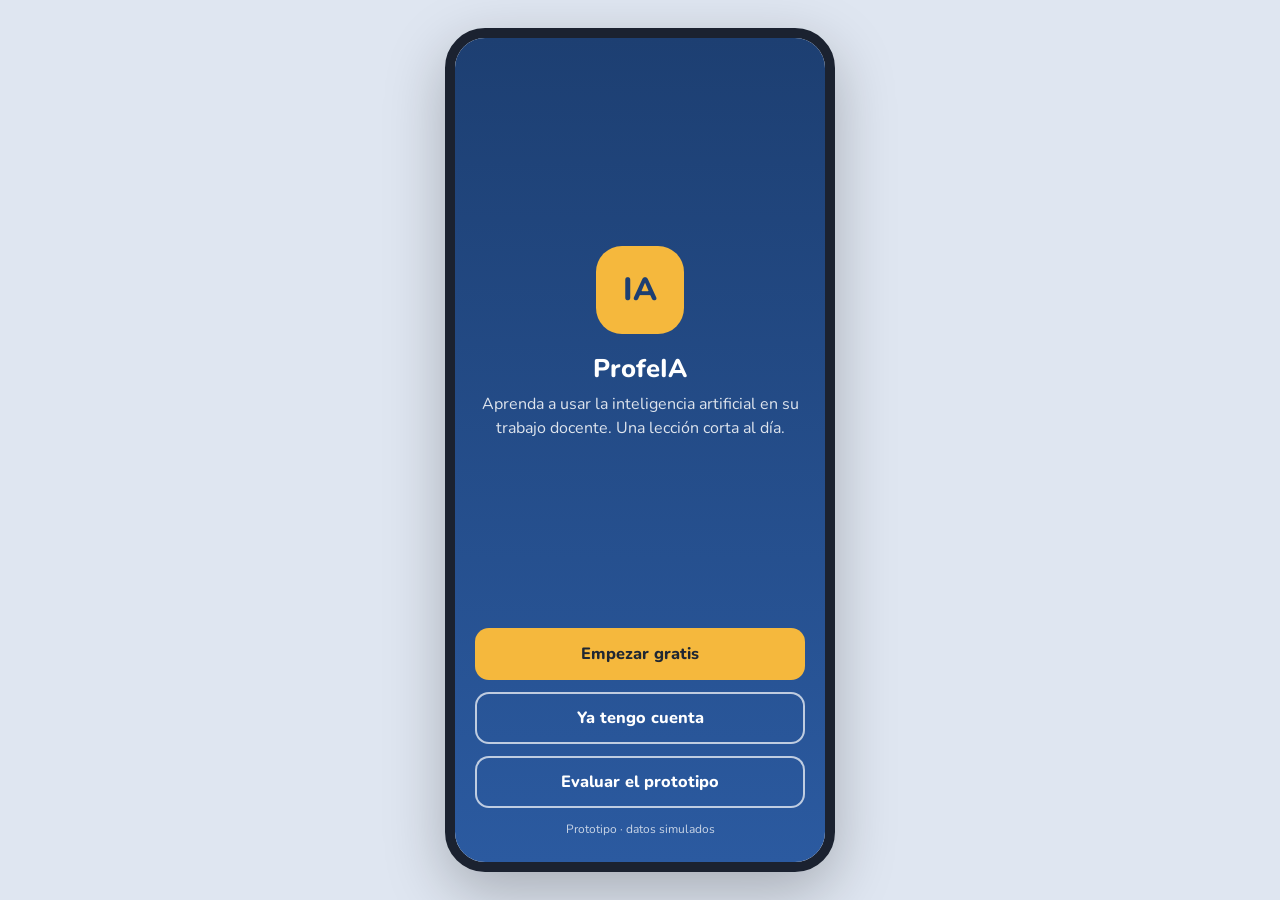
==== index.html @ c216e95a "Prototipo de alta resolución de ProfeIA con evaluación para participantes" ====
<!doctype html>
<html lang="es">
<head>
  <meta charset="utf-8">
  <meta name="viewport" content="width=device-width, initial-scale=1, viewport-fit=cover">
  <title>ProfeIA · Prototipo</title>
  <meta name="description" content="Prototipo de alta resolución de ProfeIA: una app para que los docentes aprendan a usar la inteligencia artificial en su trabajo.">
  <meta name="theme-color" content="#1d3f72">
  <link rel="preconnect" href="https://fonts.googleapis.com">
  <link rel="preconnect" href="https://fonts.gstatic.com" crossorigin>
  <link href="https://fonts.googleapis.com/css2?family=Nunito:wght@400;600;700;800&display=swap" rel="stylesheet">
  <link rel="stylesheet" href="styles.css">
</head>
<body>
  <div class="telefono">
    <main id="app" aria-live="polite"></main>
    <nav id="menu" class="menu" aria-label="Menú principal"></nav>
    <div id="velo" class="velo" hidden>
      <section id="hoja" class="hoja" role="dialog" aria-modal="true"></section>
    </div>
    <div id="aviso" class="aviso" role="status"></div>
  </div>
  <script src="datos.js"></script>
  <script src="evaluacion.js"></script>
  <script src="app.js"></script>
</body>
</html>
---- styles.css ----
:root {
  --azul: #1d3f72;
  --azul-2: #2b5aa0;
  --azul-claro: #e8eff9;
  --amarillo: #f5b83d;
  --amarillo-claro: #fdf3dc;
  --verde: #2e8b57;
  --verde-claro: #e3f3ea;
  --rojo: #c0392b;
  --rojo-claro: #fbe7e4;
  --tinta: #1f2733;
  --tinta-2: #5b6575;
  --linea: #e1e6ee;
  --fondo: #f5f7fb;
  --blanco: #ffffff;
  --radio: 18px;
  --sombra: 0 2px 12px rgba(29, 63, 114, 0.08);
  --dur: 0.28s;
}

@media (prefers-reduced-motion: reduce) {
  :root { --dur: 0s; }
  *, *::before, *::after { animation: none !important; transition: none !important; }
}

* { box-sizing: border-box; }
html, body { margin: 0; height: 100%; }
body {
  font-family: 'Nunito', system-ui, -apple-system, 'Segoe UI', sans-serif;
  color: var(--tinta);
  background: #dfe6f1;
  -webkit-font-smoothing: antialiased;
}

.telefono {
  position: relative;
  width: 100%;
  height: 100dvh;
  background: var(--fondo);
  display: flex;
  flex-direction: column;
  overflow: hidden;
}
@media (min-width: 600px) {
  body { display: flex; align-items: center; justify-content: center; min-height: 100vh; }
  .telefono { width: 390px; height: min(844px, 96vh); border-radius: 40px; border: 10px solid #1b2230; box-shadow: 0 20px 60px rgba(0, 0, 0, 0.25); }
}

main { flex: 1; overflow-y: auto; display: flex; flex-direction: column; }
.vista { flex: 1; display: flex; flex-direction: column; padding: 20px 20px 24px; gap: 20px; animation: entrar var(--dur) ease-out; }
@keyframes entrar { from { opacity: 0; transform: translateY(8px); } to { opacity: 1; transform: none; } }

h1, h2, h3, p { margin: 0; }
h1 { font-size: 1.6rem; font-weight: 800; line-height: 1.2; }
h2 { font-size: 1.2rem; font-weight: 800; line-height: 1.25; }
h3 { font-size: 1rem; font-weight: 700; line-height: 1.3; }
p { line-height: 1.5; }
.suave { color: var(--tinta-2); }
.pequeno { font-size: 0.85rem; }
.centro { text-align: center; }
.empuje { margin-top: auto; }
.grupo { display: flex; flex-direction: column; gap: 12px; }
.grupo-s { display: flex; flex-direction: column; gap: 8px; }
.fila { display: flex; align-items: center; gap: 12px; }
.fila .crece { flex: 1; min-width: 0; }

/* Botones */
.btn {
  display: block; width: 100%; min-height: 52px; padding: 14px 18px;
  border: 0; border-radius: 14px;
  background: var(--azul); color: var(--blanco);
  font: inherit; font-weight: 800; font-size: 1.02rem;
  cursor: pointer; text-align: center;
  transition: transform 0.1s, background var(--dur);
}
.btn:active { transform: scale(0.98); }
.btn.sec { background: var(--blanco); color: var(--azul); box-shadow: inset 0 0 0 2px var(--azul); }
.btn.verde { background: var(--verde); }
.btn:disabled { opacity: 0.4; cursor: default; }
.btn.peq { display: inline-block; width: auto; min-height: 38px; padding: 8px 16px; font-size: 0.88rem; border-radius: 12px; }
.enlace { background: none; border: 0; color: var(--azul-2); font: inherit; font-weight: 700; cursor: pointer; padding: 8px; }

.tarjeta { background: var(--blanco); border-radius: var(--radio); padding: 18px; box-shadow: var(--sombra); }
.clic { cursor: pointer; transition: transform 0.12s; }
.clic:active { transform: scale(0.98); }

.etiqueta { display: inline-block; padding: 4px 10px; border-radius: 99px; background: var(--azul-claro); color: var(--azul); font-size: 0.75rem; font-weight: 800; }
.etiqueta.amarillo { background: var(--amarillo-claro); color: #8a5a00; }
.etiqueta.verde { background: var(--verde-claro); color: var(--verde); }

.icono { flex: none; width: 44px; height: 44px; border-radius: 14px; display: grid; place-items: center; background: var(--azul-claro); color: var(--azul); font-weight: 800; font-size: 1.1rem; }

/* Formularios */
.campo { display: flex; flex-direction: column; gap: 6px; font-weight: 700; font-size: 0.9rem; }
.campo input, .campo select, textarea {
  width: 100%; padding: 14px; border: 2px solid var(--linea); border-radius: 12px;
  font: inherit; font-size: 1rem; background: var(--blanco); color: var(--tinta);
}
.campo input:focus, .campo select:focus, textarea:focus { outline: none; border-color: var(--azul-2); }
textarea { min-height: 140px; resize: none; }
.chequeo { display: flex; gap: 10px; align-items: flex-start; font-size: 0.85rem; color: var(--tinta-2); }
.chequeo input { width: 20px; height: 20px; margin-top: 1px; accent-color: var(--azul); flex: none; }

/* Bienvenida */
.bienvenida { justify-content: center; text-align: center; background: linear-gradient(180deg, var(--azul) 0%, var(--azul-2) 100%); color: var(--blanco); }
.bienvenida .suave { color: rgba(255, 255, 255, 0.85); }
.logo { width: 88px; height: 88px; border-radius: 26px; background: var(--amarillo); color: var(--azul); display: grid; place-items: center; font-weight: 800; font-size: 2rem; margin: 0 auto; }
.bienvenida .btn { background: var(--amarillo); color: var(--tinta); }
.bienvenida .btn.sec { background: transparent; color: var(--blanco); box-shadow: inset 0 0 0 2px rgba(255, 255, 255, 0.7); }
.version { font-size: 0.75rem; opacity: 0.75; }

/* Barra superior simple */
.cabeza { display: flex; align-items: center; gap: 12px; }
.cerrar { width: 40px; height: 40px; flex: none; border: 0; border-radius: 12px; background: var(--blanco); color: var(--tinta-2); font-size: 1.3rem; font-weight: 800; cursor: pointer; box-shadow: var(--sombra); }
.progreso { flex: 1; height: 10px; border-radius: 99px; background: var(--linea); overflow: hidden; }
.progreso > span { display: block; height: 100%; background: var(--verde); border-radius: 99px; transition: width 0.4s ease; }

/* Opciones del diagnóstico */
.opcion {
  display: flex; align-items: center; gap: 14px; width: 100%; padding: 16px;
  border: 2px solid var(--linea); border-radius: 16px; background: var(--blanco);
  font: inherit; font-size: 1.02rem; font-weight: 700; color: var(--tinta); text-align: left; cursor: pointer;
  transition: border-color var(--dur), background var(--dur), transform 0.1s;
}
.opcion:active { transform: scale(0.98); }
.opcion.on { border-color: var(--azul); background: var(--azul-claro); }
.opcion .letra { width: 30px; height: 30px; border-radius: 10px; display: grid; place-items: center; background: var(--fondo); color: var(--tinta-2); font-size: 0.85rem; flex: none; }
.opcion.on .letra { background: var(--azul); color: var(--blanco); }

/* Inicio */
.saludo p { color: var(--tinta-2); }
.puntos { display: inline-flex; align-items: center; gap: 6px; padding: 6px 12px; border-radius: 99px; background: var(--amarillo-claro); color: #8a5a00; font-weight: 800; font-size: 0.85rem; }
.siguiente { background: linear-gradient(135deg, var(--azul), var(--azul-2)); color: var(--blanco); border-radius: 22px; padding: 22px; display: flex; flex-direction: column; gap: 14px; }
.siguiente .suave { color: rgba(255, 255, 255, 0.8); }
.siguiente .btn { background: var(--amarillo); color: var(--tinta); }

.camino { display: flex; flex-direction: column; align-items: center; gap: 18px; padding: 6px 0 10px; }
.nodo { display: flex; flex-direction: column; align-items: center; gap: 6px; background: none; border: 0; font: inherit; cursor: pointer; color: var(--tinta); }
.nodo:nth-child(4n+2) { transform: translateX(56px); }
.nodo:nth-child(4n+4) { transform: translateX(-56px); }
.nodo .bola { width: 64px; height: 64px; border-radius: 50%; display: grid; place-items: center; font-weight: 800; font-size: 1.3rem;
  background: var(--blanco); color: var(--tinta-2); box-shadow: inset 0 -5px 0 rgba(0,0,0,0.08), var(--sombra); border: 3px solid var(--linea); }
.nodo.hecho .bola { background: var(--verde); border-color: var(--verde); color: var(--blanco); }
.nodo.actual .bola { background: var(--amarillo); border-color: var(--amarillo); color: var(--tinta); animation: latido 1.6s ease-in-out infinite; }
@keyframes latido { 0%, 100% { box-shadow: 0 0 0 0 rgba(245, 184, 61, 0.55); } 50% { box-shadow: 0 0 0 10px rgba(245, 184, 61, 0); } }
.nodo .nombre { font-size: 0.78rem; font-weight: 700; max-width: 130px; text-align: center; color: var(--tinta-2); }

/* Lección por pasos */
.leccion { gap: 18px; }
.paso { flex: 1; display: flex; flex-direction: column; gap: 16px; animation: deslizar var(--dur) ease-out; }
@keyframes deslizar { from { opacity: 0; transform: translateX(24px); } to { opacity: 1; transform: none; } }
.paso .tipo { font-size: 0.8rem; font-weight: 800; letter-spacing: 0.04em; text-transform: uppercase; color: var(--azul-2); }
.idea-lista { list-style: none; padding: 0; margin: 0; display: flex; flex-direction: column; gap: 10px; }
.idea-lista li { display: flex; gap: 12px; align-items: flex-start; background: var(--blanco); border-radius: 14px; padding: 14px; box-shadow: var(--sombra); line-height: 1.45; }
.idea-lista .n { flex: none; width: 26px; height: 26px; border-radius: 50%; background: var(--azul-claro); color: var(--azul); font-weight: 800; display: grid; place-items: center; font-size: 0.85rem; }
.prompt { background: #0f2340; color: #e9f0fb; border-radius: 16px; padding: 16px; font-size: 0.92rem; line-height: 1.55; white-space: pre-wrap; }
.texto-ia { background: var(--blanco); border-radius: 16px; padding: 16px; box-shadow: var(--sombra); white-space: pre-wrap; font-size: 0.92rem; line-height: 1.55; border-left: 4px solid var(--azul-2); }
.checks { display: flex; flex-wrap: wrap; gap: 8px; }
.check { padding: 8px 12px; border-radius: 99px; font-size: 0.82rem; font-weight: 700; background: var(--rojo-claro); color: var(--rojo); }
.check.ok { background: var(--verde-claro); color: var(--verde); }
.pie { display: flex; flex-direction: column; gap: 10px; margin-top: auto; padding-top: 8px; }

.frase { display: block; width: 100%; text-align: left; padding: 12px 14px; border-radius: 14px; border: 2px solid var(--linea); background: var(--blanco);
  font: inherit; font-size: 0.95rem; color: var(--tinta); cursor: pointer; line-height: 1.4; transition: border-color var(--dur), background var(--dur); }
.frase.marcada { border-color: var(--amarillo); background: var(--amarillo-claro); }
.frase.bien { border-color: var(--verde); background: var(--verde-claro); }
.frase.mal { border-color: var(--rojo); background: var(--rojo-claro); }
.frase .nota { display: block; margin-top: 6px; font-size: 0.82rem; color: var(--tinta-2); }

.fin { align-items: center; justify-content: center; text-align: center; }
.medalla { width: 120px; height: 120px; border-radius: 50%; background: var(--amarillo); display: grid; place-items: center; font-size: 3rem; font-weight: 800; color: var(--azul); animation: saltar 0.6s ease-out; box-shadow: 0 0 0 12px var(--amarillo-claro); }
@keyframes saltar { 0% { transform: scale(0.3); } 70% { transform: scale(1.1); } 100% { transform: scale(1); } }
.confeti { position: absolute; inset: 0; pointer-events: none; overflow: hidden; }
.confeti i { position: absolute; top: -10px; width: 8px; height: 14px; border-radius: 2px; animation: caer 1.6s ease-in forwards; }
@keyframes caer { to { transform: translateY(820px) rotate(540deg); opacity: 0.6; } }

/* Explorar */
.segmento { display: flex; gap: 6px; background: var(--blanco); padding: 5px; border-radius: 14px; box-shadow: var(--sombra); }
.segmento button { flex: 1; border: 0; background: none; padding: 10px 4px; border-radius: 10px; font: inherit; font-size: 0.82rem; font-weight: 800; color: var(--tinta-2); cursor: pointer; transition: background var(--dur), color var(--dur); }
.segmento button.on { background: var(--azul); color: var(--blanco); }
.item { display: flex; align-items: center; gap: 14px; padding: 14px; background: var(--blanco); border-radius: 16px; box-shadow: var(--sombra); cursor: pointer; border: 0; width: 100%; font: inherit; text-align: left; color: var(--tinta); }
.item .crece { flex: 1; min-width: 0; display: flex; flex-direction: column; gap: 2px; }
.item .flecha { color: var(--tinta-2); font-size: 1.3rem; flex: none; }
.segmento button { white-space: nowrap; }
.partes { display: flex; flex-direction: column; gap: 8px; }
.partes div { display: flex; gap: 10px; align-items: baseline; font-size: 0.9rem; }
.partes b { flex: none; min-width: 74px; color: var(--azul); }

/* Panel inferior (hoja) */
.velo { position: absolute; inset: 0; background: rgba(15, 25, 45, 0.45); display: flex; align-items: flex-end; z-index: 10; animation: aparecer var(--dur) ease-out; }
.velo[hidden] { display: none; }
@keyframes aparecer { from { opacity: 0; } to { opacity: 1; } }
.hoja { width: 100%; max-height: 82%; overflow-y: auto; background: var(--fondo); border-radius: 26px 26px 0 0; padding: 12px 20px 24px; display: flex; flex-direction: column; gap: 16px; animation: subir var(--dur) ease-out; }
@keyframes subir { from { transform: translateY(100%); } to { transform: none; } }
.asa { width: 44px; height: 5px; border-radius: 99px; background: var(--linea); margin: 0 auto 4px; }
.tabla { width: 100%; border-collapse: collapse; font-size: 0.8rem; background: var(--blanco); border-radius: 12px; overflow: hidden; }
.tabla th, .tabla td { padding: 9px 8px; text-align: left; border-bottom: 1px solid var(--linea); vertical-align: top; }
.tabla th { background: var(--azul-claro); color: var(--azul); }
ol.pasos { margin: 0; padding-left: 20px; line-height: 1.6; }

/* Perfil */
.stats { display: grid; grid-template-columns: repeat(3, 1fr); gap: 10px; }
.stat { background: var(--blanco); border-radius: 16px; padding: 14px 8px; text-align: center; box-shadow: var(--sombra); }
.stat b { display: block; font-size: 1.4rem; color: var(--azul); }
.stat span { font-size: 0.75rem; color: var(--tinta-2); font-weight: 700; }
.interruptor { position: relative; width: 50px; height: 28px; flex: none; }
.interruptor input { opacity: 0; width: 0; height: 0; }
.interruptor span { position: absolute; inset: 0; border-radius: 99px; background: var(--linea); cursor: pointer; transition: background var(--dur); }
.interruptor span::after { content: ''; position: absolute; width: 22px; height: 22px; left: 3px; top: 3px; border-radius: 50%; background: var(--blanco); transition: transform var(--dur); }
.interruptor input:checked + span { background: var(--verde); }
.interruptor input:checked + span::after { transform: translateX(22px); }

.plan { display: flex; flex-direction: column; gap: 10px; }
.plan.destacado { box-shadow: inset 0 0 0 2px var(--amarillo), var(--sombra); }
.precio { font-size: 1.35rem; font-weight: 800; color: var(--azul); }
.plan ul { margin: 0; padding-left: 18px; line-height: 1.6; font-size: 0.9rem; color: var(--tinta-2); }
.barra-h { display: flex; align-items: center; gap: 10px; font-size: 0.85rem; }
.barra-h .progreso { height: 8px; }

.post .autor { width: 36px; height: 36px; border-radius: 50%; background: var(--amarillo-claro); color: #8a5a00; display: grid; place-items: center; font-weight: 800; flex: none; }
.me-gusta { background: none; border: 0; font: inherit; font-weight: 700; color: var(--tinta-2); cursor: pointer; padding: 4px 0; text-align: left; }
.me-gusta.on { color: var(--rojo); }

/* Evaluación */
.fila-eval { display: flex; align-items: center; justify-content: space-between; gap: 10px; padding: 12px 14px; background: var(--blanco); border-radius: 14px; box-shadow: var(--sombra); }
.fila-eval span { font-size: 0.88rem; font-weight: 700; }
.estrellas { display: flex; gap: 2px; flex: none; }
.estrellas button { width: 30px; height: 34px; border: 0; background: none; font-size: 1.35rem; line-height: 1; color: var(--linea); cursor: pointer; padding: 0; transition: color var(--dur), transform 0.1s; }
.estrellas button.on { color: var(--amarillo); }
.estrellas button:active { transform: scale(1.2); }
.escala { display: grid; grid-template-columns: repeat(5, 1fr); gap: 8px; }
.escala button { height: 56px; border-radius: 14px; border: 2px solid var(--linea); background: var(--blanco); font: inherit; font-size: 1.2rem; font-weight: 800; color: var(--tinta-2); cursor: pointer; transition: border-color var(--dur), background var(--dur); }
.escala button.on { border-color: var(--azul); background: var(--azul); color: var(--blanco); }
.extremos { display: flex; justify-content: space-between; font-size: 0.78rem; color: var(--tinta-2); font-weight: 700; }
.chips { display: flex; flex-wrap: wrap; gap: 8px; }
.chip { padding: 10px 14px; border-radius: 99px; border: 2px solid var(--linea); background: var(--blanco); font: inherit; font-size: 0.88rem; font-weight: 700; color: var(--tinta-2); cursor: pointer; transition: border-color var(--dur), background var(--dur), color var(--dur); }
.chip.on { border-color: var(--azul); background: var(--azul); color: var(--blanco); }
.punto-guia { font-size: 0.78rem; font-weight: 800; color: var(--verde); text-transform: uppercase; letter-spacing: 0.04em; }

/* Menú inferior */
.menu { display: none; border-top: 1px solid var(--linea); background: var(--blanco); padding: 8px 12px calc(8px + env(safe-area-inset-bottom)); gap: 8px; }
.menu.visible { display: flex; }
.menu a { flex: 1; display: flex; flex-direction: column; align-items: center; gap: 3px; padding: 8px 0; color: var(--tinta-2); text-decoration: none; font-size: 0.75rem; font-weight: 800; border-radius: 12px; transition: background var(--dur), color var(--dur); }
.menu a .ic { font-size: 1.3rem; line-height: 1; }
.menu a.on { color: var(--azul); background: var(--azul-claro); }

.aviso { position: absolute; left: 50%; bottom: 96px; transform: translate(-50%, 20px); background: var(--tinta); color: var(--blanco); padding: 10px 18px; border-radius: 99px; font-size: 0.88rem; font-weight: 700; opacity: 0; pointer-events: none; transition: opacity var(--dur), transform var(--dur); white-space: nowrap; z-index: 20; }
.aviso.ver { opacity: 1; transform: translate(-50%, 0); }
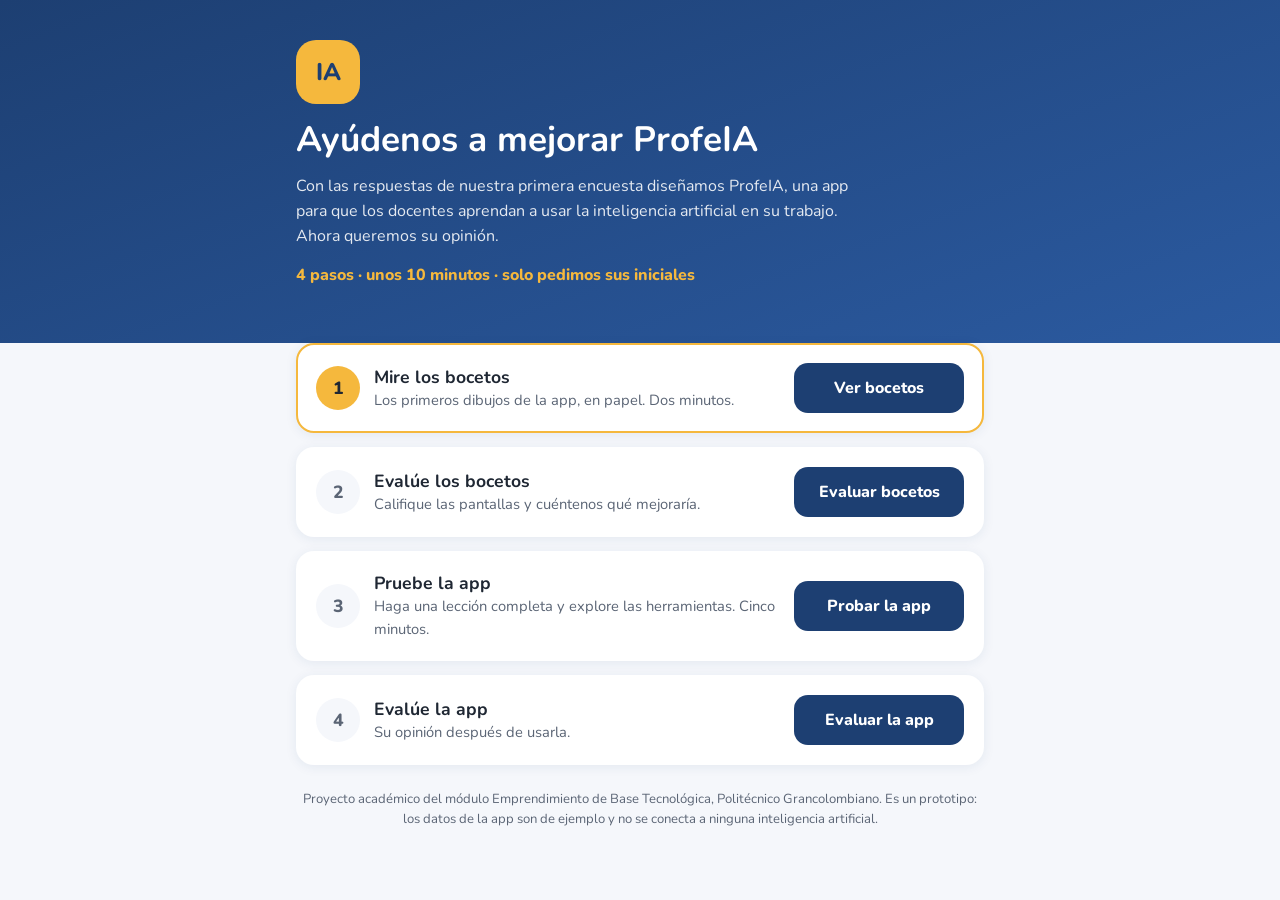
==== commit b525c5de: "Guía de 4 pasos para participantes, bocetos en página propia y registro del comportamiento de uso" ====
--- a/index.html
+++ b/index.html
@@ -3,25 +3,71 @@
 <head>
   <meta charset="utf-8">
   <meta name="viewport" content="width=device-width, initial-scale=1, viewport-fit=cover">
-  <title>ProfeIA · Prototipo</title>
-  <meta name="description" content="Prototipo de alta resolución de ProfeIA: una app para que los docentes aprendan a usar la inteligencia artificial en su trabajo.">
+  <title>ProfeIA · Evalúe el prototipo</title>
+  <meta name="description" content="Ayúdenos a validar ProfeIA: vea los bocetos, pruebe la app y cuéntenos qué le pareció.">
   <meta name="theme-color" content="#1d3f72">
   <link rel="preconnect" href="https://fonts.googleapis.com">
   <link rel="preconnect" href="https://fonts.gstatic.com" crossorigin>
   <link href="https://fonts.googleapis.com/css2?family=Nunito:wght@400;600;700;800&display=swap" rel="stylesheet">
-  <link rel="stylesheet" href="styles.css">
+  <link rel="stylesheet" href="pagina.css">
 </head>
 <body>
-  <div class="telefono">
-    <main id="app" aria-live="polite"></main>
-    <nav id="menu" class="menu" aria-label="Menú principal"></nav>
-    <div id="velo" class="velo" hidden>
-      <section id="hoja" class="hoja" role="dialog" aria-modal="true"></section>
+  <header class="portada">
+    <div class="contenedor">
+      <div class="logo" aria-hidden="true">IA</div>
+      <h1>Ayúdenos a mejorar ProfeIA</h1>
+      <p>Con las respuestas de nuestra primera encuesta diseñamos ProfeIA, una app para que los docentes aprendan a usar la inteligencia artificial en su trabajo. Ahora queremos su opinión.</p>
+      <p class="dato">4 pasos · unos 10 minutos · solo pedimos sus iniciales</p>
     </div>
-    <div id="aviso" class="aviso" role="status"></div>
-  </div>
-  <script src="datos.js"></script>
-  <script src="evaluacion.js"></script>
-  <script src="app.js"></script>
+  </header>
+
+  <main class="contenedor">
+    <ol class="pasos" id="pasos">
+      <li class="paso" data-paso="vioBocetos">
+        <span class="num" aria-hidden="true">1</span>
+        <div class="texto"><h2>Mire los bocetos</h2><p>Los primeros dibujos de la app, en papel. Dos minutos.</p></div>
+        <a class="btn" href="bocetos.html">Ver bocetos</a>
+      </li>
+      <li class="paso" data-paso="evalBocetos">
+        <span class="num" aria-hidden="true">2</span>
+        <div class="texto"><h2>Evalúe los bocetos</h2><p>Califique las pantallas y cuéntenos qué mejoraría.</p></div>
+        <a class="btn" href="app.html?evaluar=bocetos">Evaluar bocetos</a>
+      </li>
+      <li class="paso" data-paso="usoApp">
+        <span class="num" aria-hidden="true">3</span>
+        <div class="texto"><h2>Pruebe la app</h2><p>Haga una lección completa y explore las herramientas. Cinco minutos.</p></div>
+        <a class="btn" href="app.html?demo=1">Probar la app</a>
+      </li>
+      <li class="paso" data-paso="evalApp">
+        <span class="num" aria-hidden="true">4</span>
+        <div class="texto"><h2>Evalúe la app</h2><p>Su opinión después de usarla.</p></div>
+        <a class="btn" href="app.html?evaluar=app">Evaluar la app</a>
+      </li>
+    </ol>
+    <p class="final" id="final" hidden>¡Listo! Completó los 4 pasos. Muchas gracias por su tiempo.</p>
+    <p class="nota">Proyecto académico del módulo Emprendimiento de Base Tecnológica, Politécnico Grancolombiano. Es un prototipo: los datos de la app son de ejemplo y no se conecta a ninguna inteligencia artificial.</p>
+  </main>
+
+  <script>
+    // Marca los pasos que esta persona ya completó en este dispositivo
+    (function () {
+      var hechos = {};
+      try { hechos = JSON.parse(localStorage.getItem('profeia-guia') || '{}'); } catch (e) { console.warn(e); }
+      var pasos = document.querySelectorAll('.paso');
+      var listos = 0;
+      var siguienteMarcado = false;
+      pasos.forEach(function (li) {
+        if (hechos[li.dataset.paso]) {
+          li.classList.add('hecho');
+          li.querySelector('.num').textContent = '✓';
+          listos++;
+        } else if (!siguienteMarcado) {
+          li.classList.add('actual');
+          siguienteMarcado = true;
+        }
+      });
+      if (listos === pasos.length) document.getElementById('final').hidden = false;
+    })();
+  </script>
 </body>
 </html>
--- a/pagina.css
+++ b/pagina.css
@@ -0,0 +1,73 @@
+:root {
+  --azul: #1d3f72;
+  --azul-2: #2b5aa0;
+  --azul-claro: #e8eff9;
+  --amarillo: #f5b83d;
+  --verde: #2e8b57;
+  --verde-claro: #e3f3ea;
+  --tinta: #1f2733;
+  --tinta-2: #5b6575;
+  --linea: #e1e6ee;
+  --fondo: #f5f7fb;
+  --blanco: #ffffff;
+  --sombra: 0 2px 12px rgba(29, 63, 114, 0.08);
+}
+
+* { box-sizing: border-box; }
+html, body { margin: 0; }
+body { font-family: 'Nunito', system-ui, -apple-system, 'Segoe UI', sans-serif; color: var(--tinta); background: var(--fondo); -webkit-font-smoothing: antialiased; }
+h1, h2, p { margin: 0; }
+p { line-height: 1.55; }
+.contenedor { width: 100%; max-width: 720px; margin: 0 auto; padding: 0 16px; }
+
+.portada { background: linear-gradient(160deg, var(--azul), var(--azul-2)); color: var(--blanco); padding: 40px 0 56px; }
+.portada .contenedor { display: flex; flex-direction: column; gap: 14px; }
+.portada h1 { font-size: clamp(1.6rem, 5vw, 2.2rem); line-height: 1.2; }
+.portada p { color: rgba(255, 255, 255, 0.88); max-width: 560px; }
+.portada .dato { font-weight: 800; color: var(--amarillo); }
+.logo { width: 64px; height: 64px; border-radius: 20px; background: var(--amarillo); color: var(--azul); display: grid; place-items: center; font-weight: 800; font-size: 1.5rem; }
+
+main { margin-top: -28px; padding-bottom: 40px; }
+.pasos { list-style: none; padding: 0; margin: 0; display: flex; flex-direction: column; gap: 14px; }
+.paso { display: grid; grid-template-columns: auto 1fr; gap: 12px 14px; align-items: center; background: var(--blanco); border-radius: 18px; padding: 18px; box-shadow: var(--sombra); border: 2px solid transparent; }
+.paso .num { width: 44px; height: 44px; border-radius: 50%; display: grid; place-items: center; font-weight: 800; font-size: 1.1rem; background: var(--fondo); color: var(--tinta-2); }
+.paso h2 { font-size: 1.1rem; }
+.paso .texto p { color: var(--tinta-2); font-size: 0.92rem; }
+.paso .btn { grid-column: 1 / -1; }
+.paso.actual { border-color: var(--amarillo); }
+.paso.actual .num { background: var(--amarillo); color: var(--tinta); }
+.paso.hecho .num { background: var(--verde); color: var(--blanco); }
+.paso.hecho .btn { background: var(--blanco); color: var(--azul); box-shadow: inset 0 0 0 2px var(--linea); }
+
+@media (min-width: 640px) {
+  .paso { grid-template-columns: auto 1fr auto; }
+  .paso .btn { grid-column: auto; min-width: 170px; }
+}
+
+.btn { display: block; text-align: center; text-decoration: none; padding: 14px 18px; border-radius: 14px; background: var(--azul); color: var(--blanco); font-weight: 800; transition: transform 0.1s; }
+.btn:active { transform: scale(0.98); }
+.btn.verde { background: var(--verde); }
+
+.final { margin-top: 18px; padding: 16px; border-radius: 16px; background: var(--verde-claro); color: var(--verde); font-weight: 800; text-align: center; }
+.final[hidden] { display: none; }
+.nota { margin-top: 24px; font-size: 0.82rem; color: var(--tinta-2); text-align: center; }
+
+/* Página de bocetos */
+.barra-sup { background: var(--blanco); border-bottom: 1px solid var(--linea); position: sticky; top: 0; z-index: 2; }
+.barra-sup .contenedor { display: flex; align-items: center; gap: 12px; padding-top: 12px; padding-bottom: 12px; }
+.barra-sup a { color: var(--azul-2); font-weight: 800; text-decoration: none; }
+.barra-sup span { color: var(--tinta-2); font-weight: 700; font-size: 0.9rem; }
+.intro { padding: 24px 0 8px; display: flex; flex-direction: column; gap: 10px; }
+.intro h1 { font-size: clamp(1.5rem, 5vw, 2rem); }
+.intro p { color: var(--tinta-2); }
+.tarjeta { background: var(--blanco); border-radius: 18px; padding: 16px; box-shadow: var(--sombra); }
+.mapa { margin: 16px 0; }
+.mapa h2, .seccion-t { font-size: 1.1rem; margin-bottom: 10px; }
+.mapa img { width: 100%; height: auto; border-radius: 10px; border: 1px solid var(--linea); }
+.mapa a { color: var(--azul-2); font-weight: 700; font-size: 0.9rem; }
+.rejilla { display: grid; grid-template-columns: repeat(2, 1fr); gap: 14px; }
+@media (min-width: 640px) { .rejilla { grid-template-columns: repeat(3, 1fr); } }
+.rejilla figure { margin: 0; display: flex; flex-direction: column; gap: 8px; align-items: center; text-align: center; }
+.rejilla img { width: 100%; height: auto; border-radius: 8px; border: 1px solid var(--linea); }
+.rejilla figcaption { font-size: 0.85rem; font-weight: 700; }
+.cta { position: sticky; bottom: 0; padding: 14px 0 calc(14px + env(safe-area-inset-bottom)); background: linear-gradient(transparent, var(--fondo) 30%); margin-top: 20px; }
